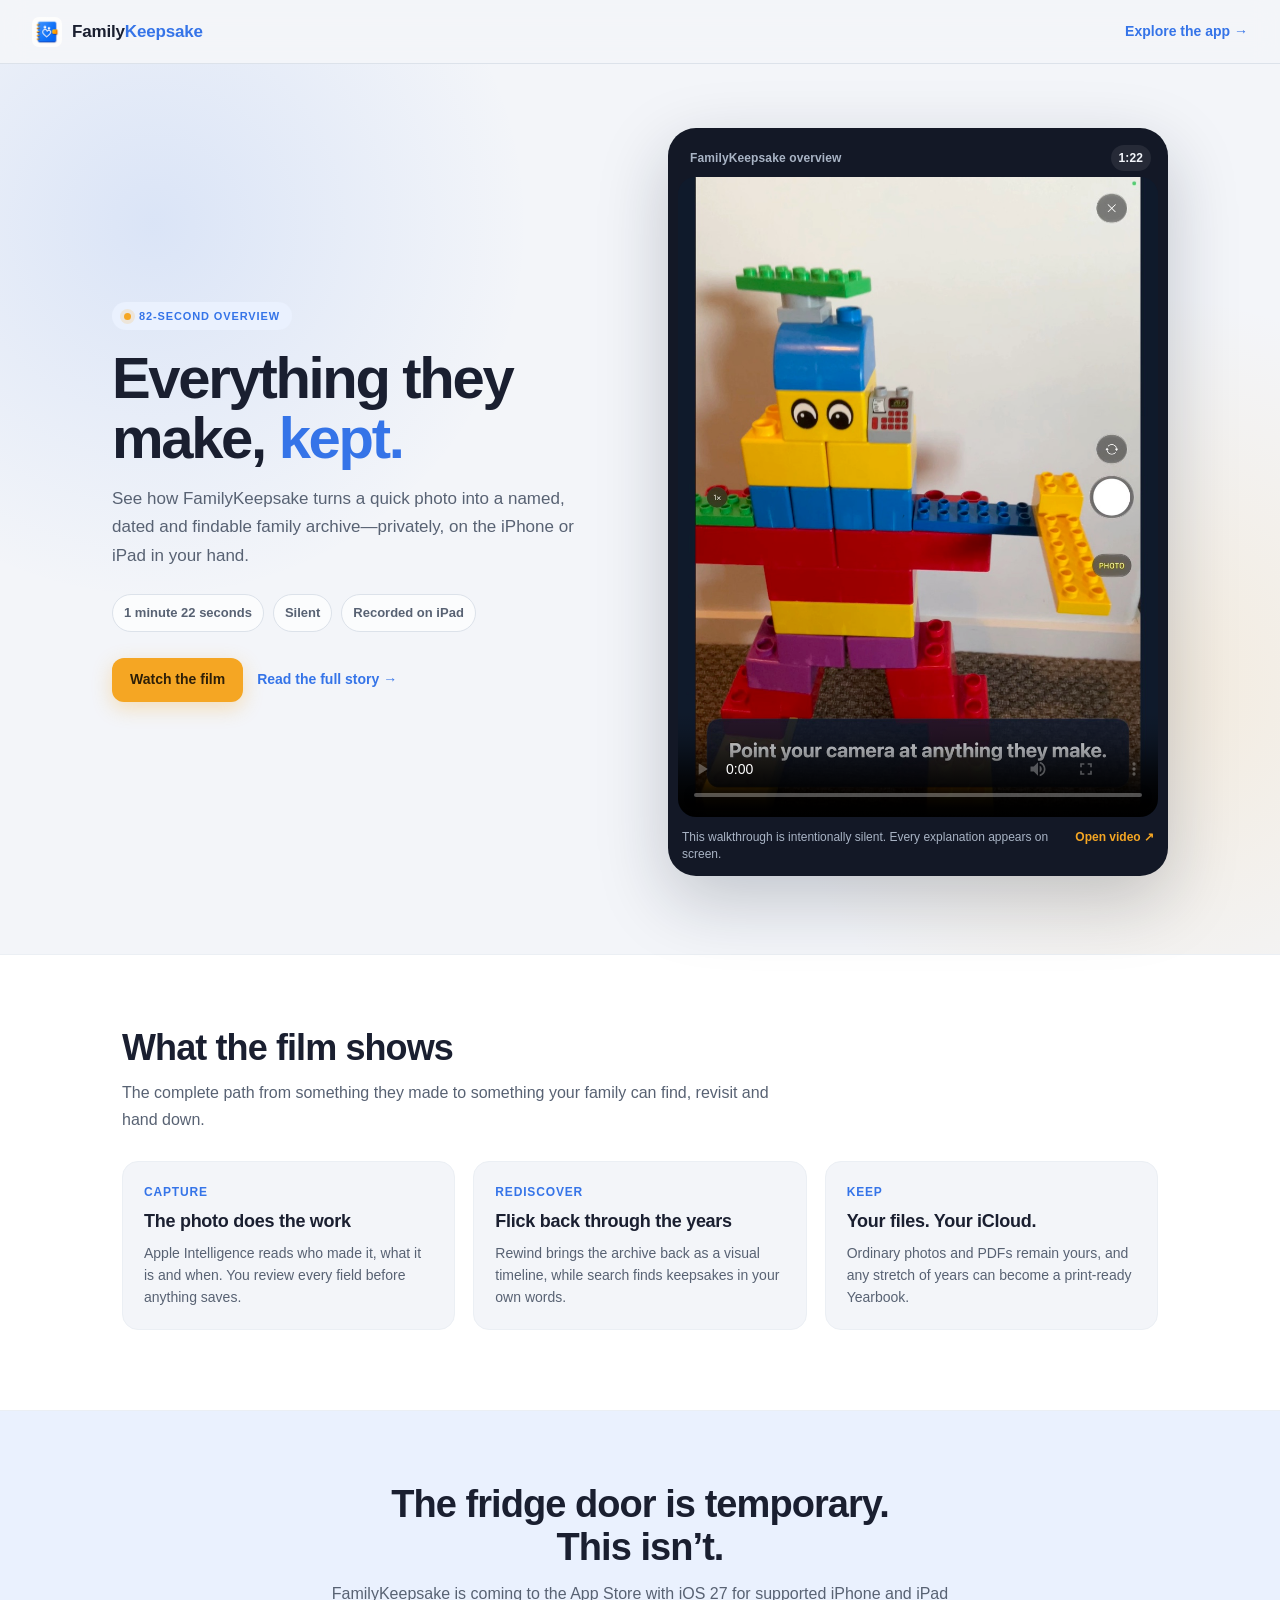
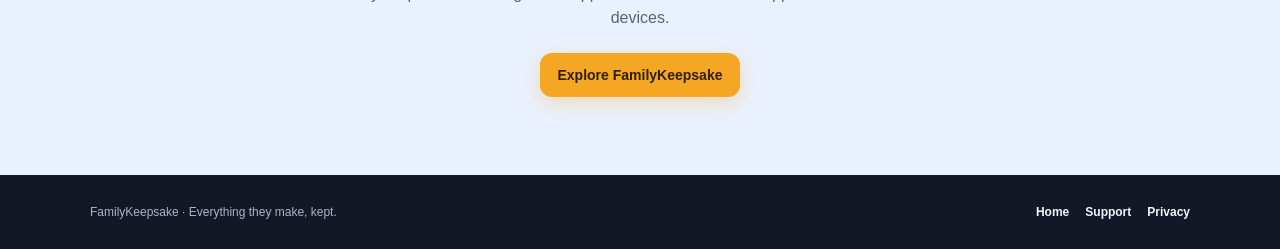
==== watch/index.html @ 4c4e9285 "Add promotional video landing page" ====
<!DOCTYPE html>
<html lang="en">
<head>
  <meta charset="UTF-8" />
  <meta name="viewport" content="width=device-width, initial-scale=1.0" />
  <title>Watch FamilyKeepsake in 82 seconds</title>
  <meta name="description" content="An 82-second walkthrough of FamilyKeepsake: capture a child’s creation, let on-device AI catalogue it, find it again, and turn years into a print-ready Yearbook." />
  <meta property="og:title" content="Watch FamilyKeepsake in 82 seconds" />
  <meta property="og:description" content="Everything they make, kept. See the complete FamilyKeepsake idea in one short, silent walkthrough." />
  <meta property="og:type" content="video.other" />
  <meta property="og:url" content="https://www.familykeepsake.app/watch/" />
  <meta property="og:image" content="https://www.familykeepsake.app/images/video/familykeepsake-overview-poster.jpg" />
  <meta property="og:video" content="https://www.familykeepsake.app/media/familykeepsake-overview.mp4" />
  <meta property="og:video:type" content="video/mp4" />
  <meta property="og:video:width" content="1200" />
  <meta property="og:video:height" content="1600" />
  <meta name="twitter:card" content="summary_large_image" />
  <meta name="twitter:title" content="Watch FamilyKeepsake in 82 seconds" />
  <meta name="twitter:description" content="Everything they make, kept. A short walkthrough of FamilyKeepsake for iPhone and iPad." />
  <meta name="twitter:image" content="https://www.familykeepsake.app/images/video/familykeepsake-overview-poster.jpg" />
  <link rel="icon" href="../app-icon-small.png" />
  <link rel="canonical" href="https://www.familykeepsake.app/watch/" />

  <script type="application/ld+json">
  {
    "@context": "https://schema.org",
    "@type": "VideoObject",
    "name": "FamilyKeepsake in 82 seconds",
    "description": "A silent walkthrough showing capture, on-device reading, review, Rewind, Yearbooks and user-owned iCloud files in FamilyKeepsake.",
    "thumbnailUrl": "https://www.familykeepsake.app/images/video/familykeepsake-overview-poster.jpg",
    "uploadDate": "2026-07-31",
    "duration": "PT1M22S",
    "contentUrl": "https://www.familykeepsake.app/media/familykeepsake-overview.mp4",
    "embedUrl": "https://www.familykeepsake.app/watch/"
  }
  </script>

  <style>
    *, *::before, *::after { box-sizing: border-box; margin: 0; padding: 0; }

    :root {
      --navy: #3574E8;
      --navy-light: #EAF1FE;
      --amber: #F5A623;
      --amber-text: #2D1F08;
      --stage: #131826;
      --bg: #F3F5F9;
      --card: #FFFFFF;
      --text: #1A1F30;
      --text-sec: #586273;
      --text-muted: #8A93A4;
      --border: #DCE2EA;
      --border-lt: #EBEFF4;
      --shadow-lg: 0 24px 70px rgba(16, 26, 46, 0.22);
      --r-md: 12px;
      --r-lg: 16px;
      --r-xl: 24px;
      --r-full: 9999px;
    }

    html { scroll-behavior: smooth; }
    body {
      min-height: 100vh;
      background: var(--bg);
      color: var(--text);
      font-family: -apple-system, BlinkMacSystemFont, "Segoe UI", Roboto, sans-serif;
      line-height: 1.5;
      -webkit-text-size-adjust: 100%;
    }
    a { color: inherit; text-decoration: none; }
    ::selection { background: #FEF3C7; }

    nav {
      position: sticky;
      top: 0;
      z-index: 20;
      height: 56px;
      padding: 0 20px;
      display: flex;
      align-items: center;
      justify-content: space-between;
      background: rgba(243, 245, 249, 0.92);
      border-bottom: 1px solid var(--border);
      backdrop-filter: blur(12px);
    }
    .nav-brand {
      display: flex;
      align-items: center;
      gap: 10px;
      font-size: 17px;
      font-weight: 700;
      letter-spacing: -0.01em;
    }
    .nav-brand img { width: 30px; height: 30px; border-radius: 7px; }
    .nav-brand b { color: var(--navy); }
    .nav-back { color: var(--navy); font-size: 14px; font-weight: 700; }

    main { overflow: hidden; }
    .watch-hero {
      position: relative;
      background:
        radial-gradient(circle at 12% 18%, rgba(53, 116, 232, 0.13), transparent 28%),
        radial-gradient(circle at 90% 70%, rgba(245, 166, 35, 0.13), transparent 30%),
        var(--bg);
    }
    .watch-grid {
      max-width: 1120px;
      margin: 0 auto;
      padding: 52px 20px 64px;
      display: grid;
      gap: 38px;
      align-items: center;
    }
    .eyebrow {
      display: inline-flex;
      align-items: center;
      gap: 8px;
      margin-bottom: 18px;
      padding: 6px 12px;
      border-radius: var(--r-full);
      background: var(--navy-light);
      color: var(--navy);
      font-size: 11px;
      font-weight: 800;
      letter-spacing: 0.08em;
      text-transform: uppercase;
    }
    .eyebrow::before {
      content: "";
      width: 7px;
      height: 7px;
      border-radius: 50%;
      background: var(--amber);
      box-shadow: 0 0 0 4px rgba(245, 166, 35, 0.16);
    }
    h1 {
      max-width: 620px;
      margin-bottom: 18px;
      font-size: clamp(38px, 9vw, 58px);
      font-weight: 850;
      line-height: 1.02;
      letter-spacing: -0.04em;
    }
    h1 em { color: var(--navy); font-style: normal; }
    .intro {
      max-width: 610px;
      margin-bottom: 24px;
      color: var(--text-sec);
      font-size: 17px;
      line-height: 1.68;
    }
    .facts {
      display: flex;
      flex-wrap: wrap;
      gap: 9px;
      margin-bottom: 26px;
      list-style: none;
    }
    .facts li {
      padding: 8px 11px;
      border: 1px solid var(--border);
      border-radius: var(--r-full);
      background: rgba(255, 255, 255, 0.72);
      color: var(--text-sec);
      font-size: 13px;
      font-weight: 650;
    }
    .actions { display: flex; flex-wrap: wrap; align-items: center; gap: 14px; }
    .button {
      display: inline-flex;
      align-items: center;
      justify-content: center;
      min-height: 44px;
      padding: 11px 18px;
      border-radius: var(--r-md);
      background: var(--amber);
      color: var(--amber-text);
      font-size: 14px;
      font-weight: 800;
      box-shadow: 0 6px 20px rgba(245, 166, 35, 0.30);
    }
    .text-link { color: var(--navy); font-size: 14px; font-weight: 750; }

    .video-column { min-width: 0; }
    .video-frame {
      max-width: 520px;
      margin: 0 auto;
      padding: 10px;
      border-radius: 28px;
      background: var(--stage);
      box-shadow: var(--shadow-lg);
    }
    .video-topline {
      height: 39px;
      padding: 0 7px 0 12px;
      display: flex;
      align-items: center;
      justify-content: space-between;
      color: #A9B4C5;
      font-size: 12px;
      font-weight: 700;
      letter-spacing: 0.01em;
    }
    .video-topline span:last-child {
      padding: 4px 8px;
      border-radius: var(--r-full);
      background: rgba(255, 255, 255, 0.08);
      color: #F2F5FA;
      font-variant-numeric: tabular-nums;
    }
    video {
      display: block;
      width: 100%;
      aspect-ratio: 3 / 4;
      border-radius: 18px;
      background: #101A2E;
    }
    .video-note {
      display: flex;
      align-items: flex-start;
      justify-content: space-between;
      gap: 16px;
      padding: 12px 4px 2px;
      color: #A9B4C5;
      font-size: 12px;
      line-height: 1.45;
    }
    .video-note a { flex: none; color: #F5A623; font-weight: 750; }

    .summary { border-top: 1px solid var(--border-lt); background: var(--card); }
    .summary-inner { max-width: 1100px; margin: 0 auto; padding: 58px 20px 66px; }
    .summary h2 {
      margin-bottom: 12px;
      font-size: 28px;
      line-height: 1.15;
      letter-spacing: -0.025em;
    }
    .summary-lede { max-width: 650px; margin-bottom: 28px; color: var(--text-sec); font-size: 16px; line-height: 1.65; }
    .summary-grid { display: grid; gap: 14px; }
    .summary-card {
      padding: 21px;
      border: 1px solid var(--border-lt);
      border-radius: var(--r-lg);
      background: var(--bg);
    }
    .summary-card strong {
      display: block;
      margin-bottom: 7px;
      color: var(--navy);
      font-size: 12px;
      letter-spacing: 0.07em;
      text-transform: uppercase;
    }
    .summary-card h3 { margin-bottom: 7px; font-size: 18px; letter-spacing: -0.015em; }
    .summary-card p { color: var(--text-sec); font-size: 14px; line-height: 1.58; }

    .close {
      border-top: 1px solid var(--border-lt);
      background: var(--navy-light);
      text-align: center;
    }
    .close-inner { max-width: 740px; margin: 0 auto; padding: 58px 20px 64px; }
    .close h2 { margin-bottom: 14px; font-size: 30px; line-height: 1.12; letter-spacing: -0.025em; }
    .close p { margin-bottom: 23px; color: var(--text-sec); font-size: 16px; }

    footer { padding: 28px 20px; background: var(--stage); color: #A9B4C5; }
    .footer-inner {
      max-width: 1100px;
      margin: 0 auto;
      display: flex;
      flex-direction: column;
      gap: 12px;
      font-size: 12px;
    }
    .footer-links { display: flex; flex-wrap: wrap; gap: 16px; }
    .footer-links a { color: #F2F5FA; font-weight: 700; }

    @media (min-width: 760px) {
      nav { height: 64px; padding: 0 32px; }
      .watch-grid { grid-template-columns: minmax(0, 1fr) minmax(360px, 500px); padding: 64px 32px 78px; gap: 60px; }
      .summary-inner { padding: 72px 32px 80px; }
      .summary h2 { font-size: 36px; }
      .summary-grid { grid-template-columns: repeat(3, 1fr); gap: 18px; }
      .close-inner { padding: 72px 32px 78px; }
      .close h2 { font-size: 38px; }
      .footer-inner { flex-direction: row; align-items: center; justify-content: space-between; }
    }

    @media (prefers-reduced-motion: reduce) {
      html { scroll-behavior: auto; }
    }
  </style>
</head>
<body>
  <nav aria-label="Primary navigation">
    <a class="nav-brand" href="../" aria-label="FamilyKeepsake home">
      <img src="../app-icon-small.png" alt="" />
      <span>Family<b>Keepsake</b></span>
    </a>
    <a class="nav-back" href="../">Explore the app →</a>
  </nav>

  <main>
    <section class="watch-hero">
      <div class="watch-grid">
        <div class="watch-copy">
          <div class="eyebrow">82-second overview</div>
          <h1>Everything they make, <em>kept.</em></h1>
          <p class="intro">See how FamilyKeepsake turns a quick photo into a named, dated and findable family archive—privately, on the iPhone or iPad in your hand.</p>
          <ul class="facts" aria-label="Video details">
            <li>1 minute 22 seconds</li>
            <li>Silent</li>
            <li>Recorded on iPad</li>
          </ul>
          <div class="actions">
            <a class="button" href="#film">Watch the film</a>
            <a class="text-link" href="../">Read the full story →</a>
          </div>
        </div>

        <div class="video-column" id="film">
          <div class="video-frame">
            <div class="video-topline"><span>FamilyKeepsake overview</span><span>1:22</span></div>
            <video controls playsinline preload="metadata" poster="../images/video/familykeepsake-overview-poster.jpg" aria-label="FamilyKeepsake product walkthrough">
              <source src="../media/familykeepsake-overview.mp4" type="video/mp4" />
              Your browser cannot play this video. <a href="../media/familykeepsake-overview.mp4">Open the MP4 directly.</a>
            </video>
            <div class="video-note">
              <span>This walkthrough is intentionally silent. Every explanation appears on screen.</span>
              <a href="../media/familykeepsake-overview.mp4">Open video ↗</a>
            </div>
          </div>
        </div>
      </div>
    </section>

    <section class="summary" aria-labelledby="film-summary">
      <div class="summary-inner">
        <h2 id="film-summary">What the film shows</h2>
        <p class="summary-lede">The complete path from something they made to something your family can find, revisit and hand down.</p>
        <div class="summary-grid">
          <article class="summary-card">
            <strong>Capture</strong>
            <h3>The photo does the work</h3>
            <p>Apple Intelligence reads who made it, what it is and when. You review every field before anything saves.</p>
          </article>
          <article class="summary-card">
            <strong>Rediscover</strong>
            <h3>Flick back through the years</h3>
            <p>Rewind brings the archive back as a visual timeline, while search finds keepsakes in your own words.</p>
          </article>
          <article class="summary-card">
            <strong>Keep</strong>
            <h3>Your files. Your iCloud.</h3>
            <p>Ordinary photos and PDFs remain yours, and any stretch of years can become a print-ready Yearbook.</p>
          </article>
        </div>
      </div>
    </section>

    <section class="close">
      <div class="close-inner">
        <h2>The fridge door is temporary.<br />This isn’t.</h2>
        <p>FamilyKeepsake is coming to the App Store with iOS 27 for supported iPhone and iPad devices.</p>
        <a class="button" href="../">Explore FamilyKeepsake</a>
      </div>
    </section>
  </main>

  <footer>
    <div class="footer-inner">
      <span>FamilyKeepsake · Everything they make, kept.</span>
      <div class="footer-links">
        <a href="../">Home</a>
        <a href="../support">Support</a>
        <a href="../privacy">Privacy</a>
      </div>
    </div>
  </footer>
</body>
</html>
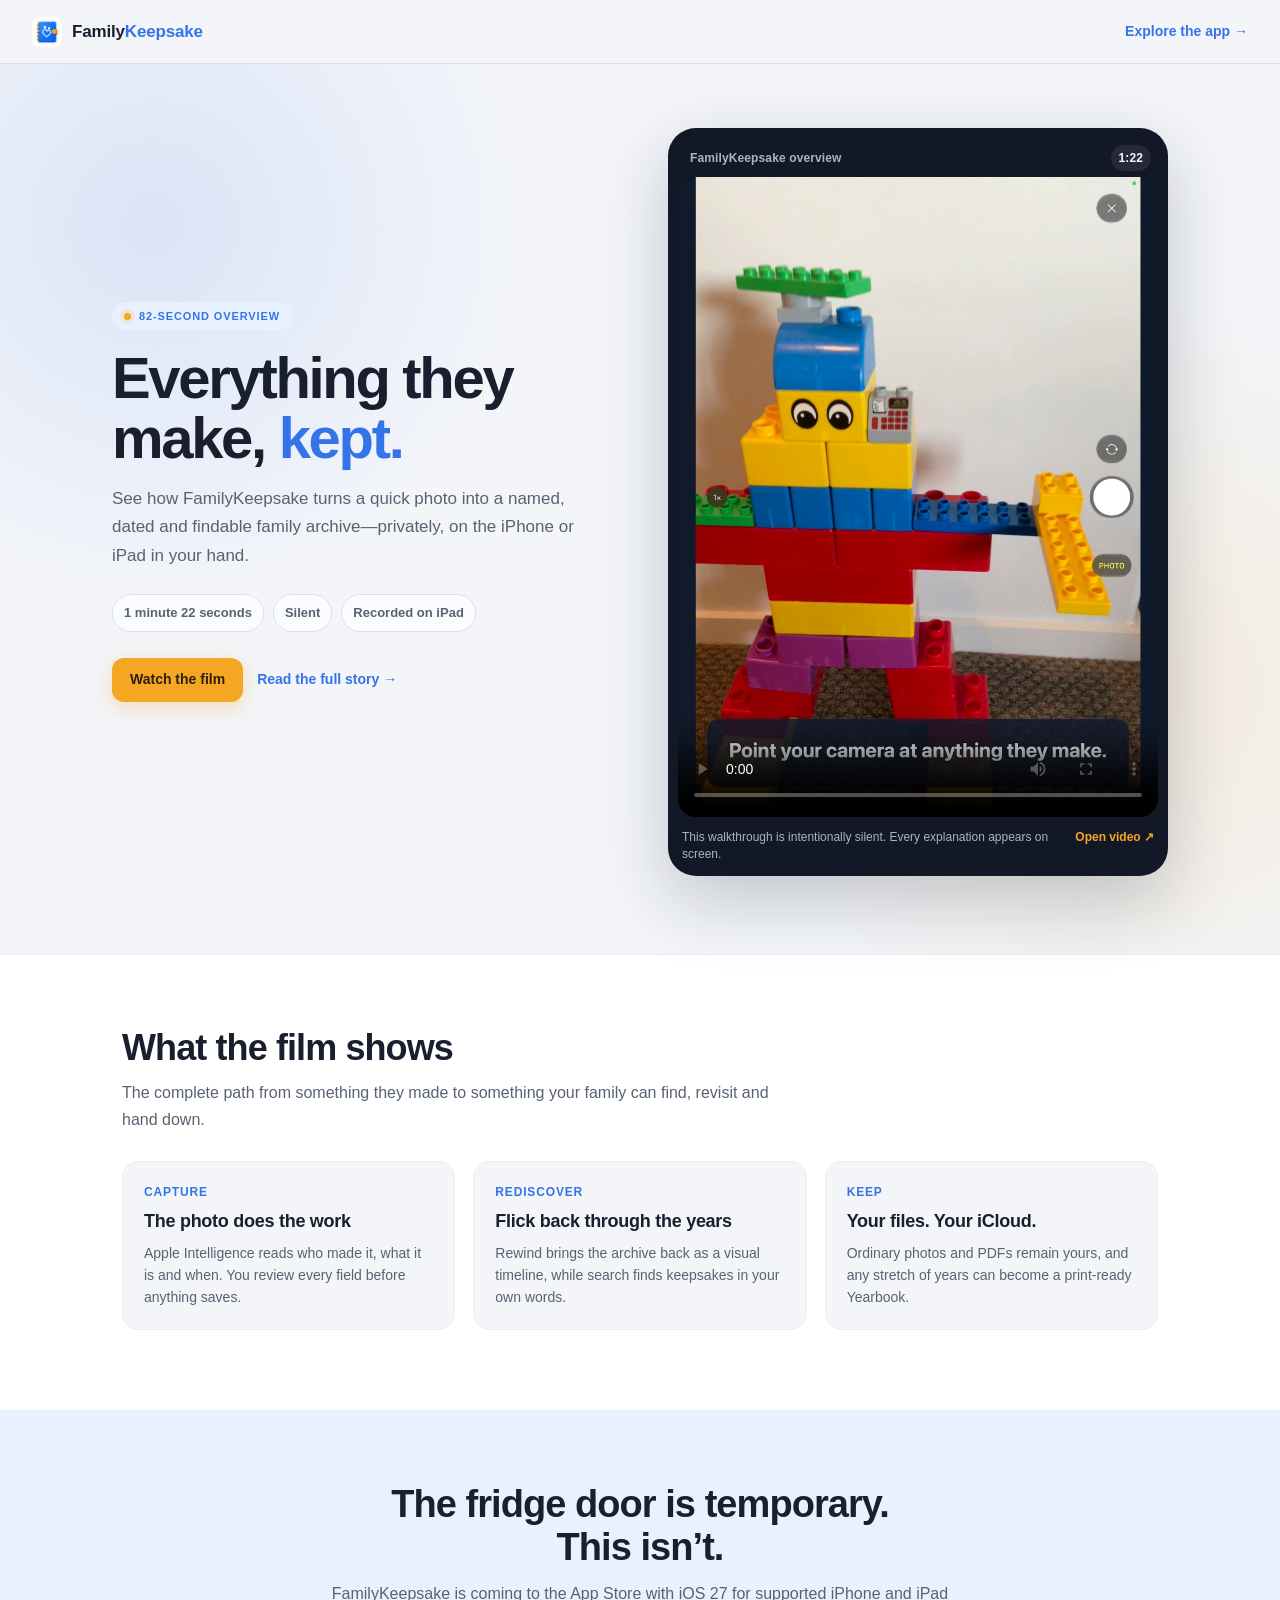
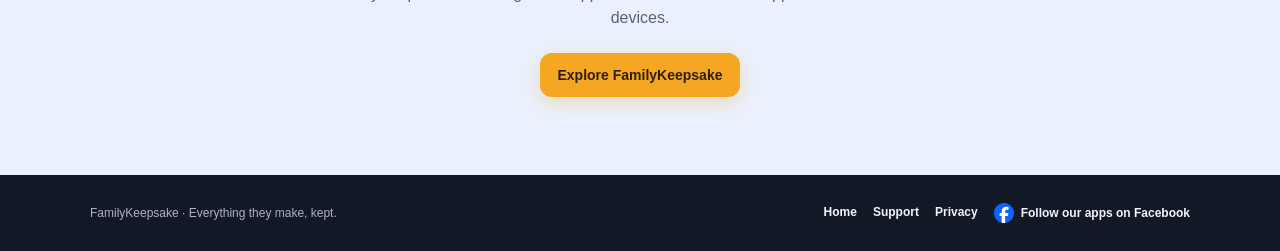
==== commit d7240867: "Add Facebook page links to website" ====
--- a/watch/index.html
+++ b/watch/index.html
@@ -274,6 +274,8 @@
     }
     .footer-links { display: flex; flex-wrap: wrap; gap: 16px; }
     .footer-links a { color: #F2F5FA; font-weight: 700; }
+    .footer-facebook { display: inline-flex; align-items: center; gap: 7px; }
+    .footer-facebook img { width: 20px; height: 20px; }
 
     @media (min-width: 760px) {
       nav { height: 64px; padding: 0 32px; }
@@ -374,6 +376,10 @@
         <a href="../">Home</a>
         <a href="../support">Support</a>
         <a href="../privacy">Privacy</a>
+        <a class="footer-facebook" href="https://www.facebook.com/profile.php?id=61593134020857" target="_blank" rel="noopener noreferrer">
+          <img src="/facebook-icon.svg" alt="" />
+          <span>Follow our apps on Facebook</span>
+        </a>
       </div>
     </div>
   </footer>
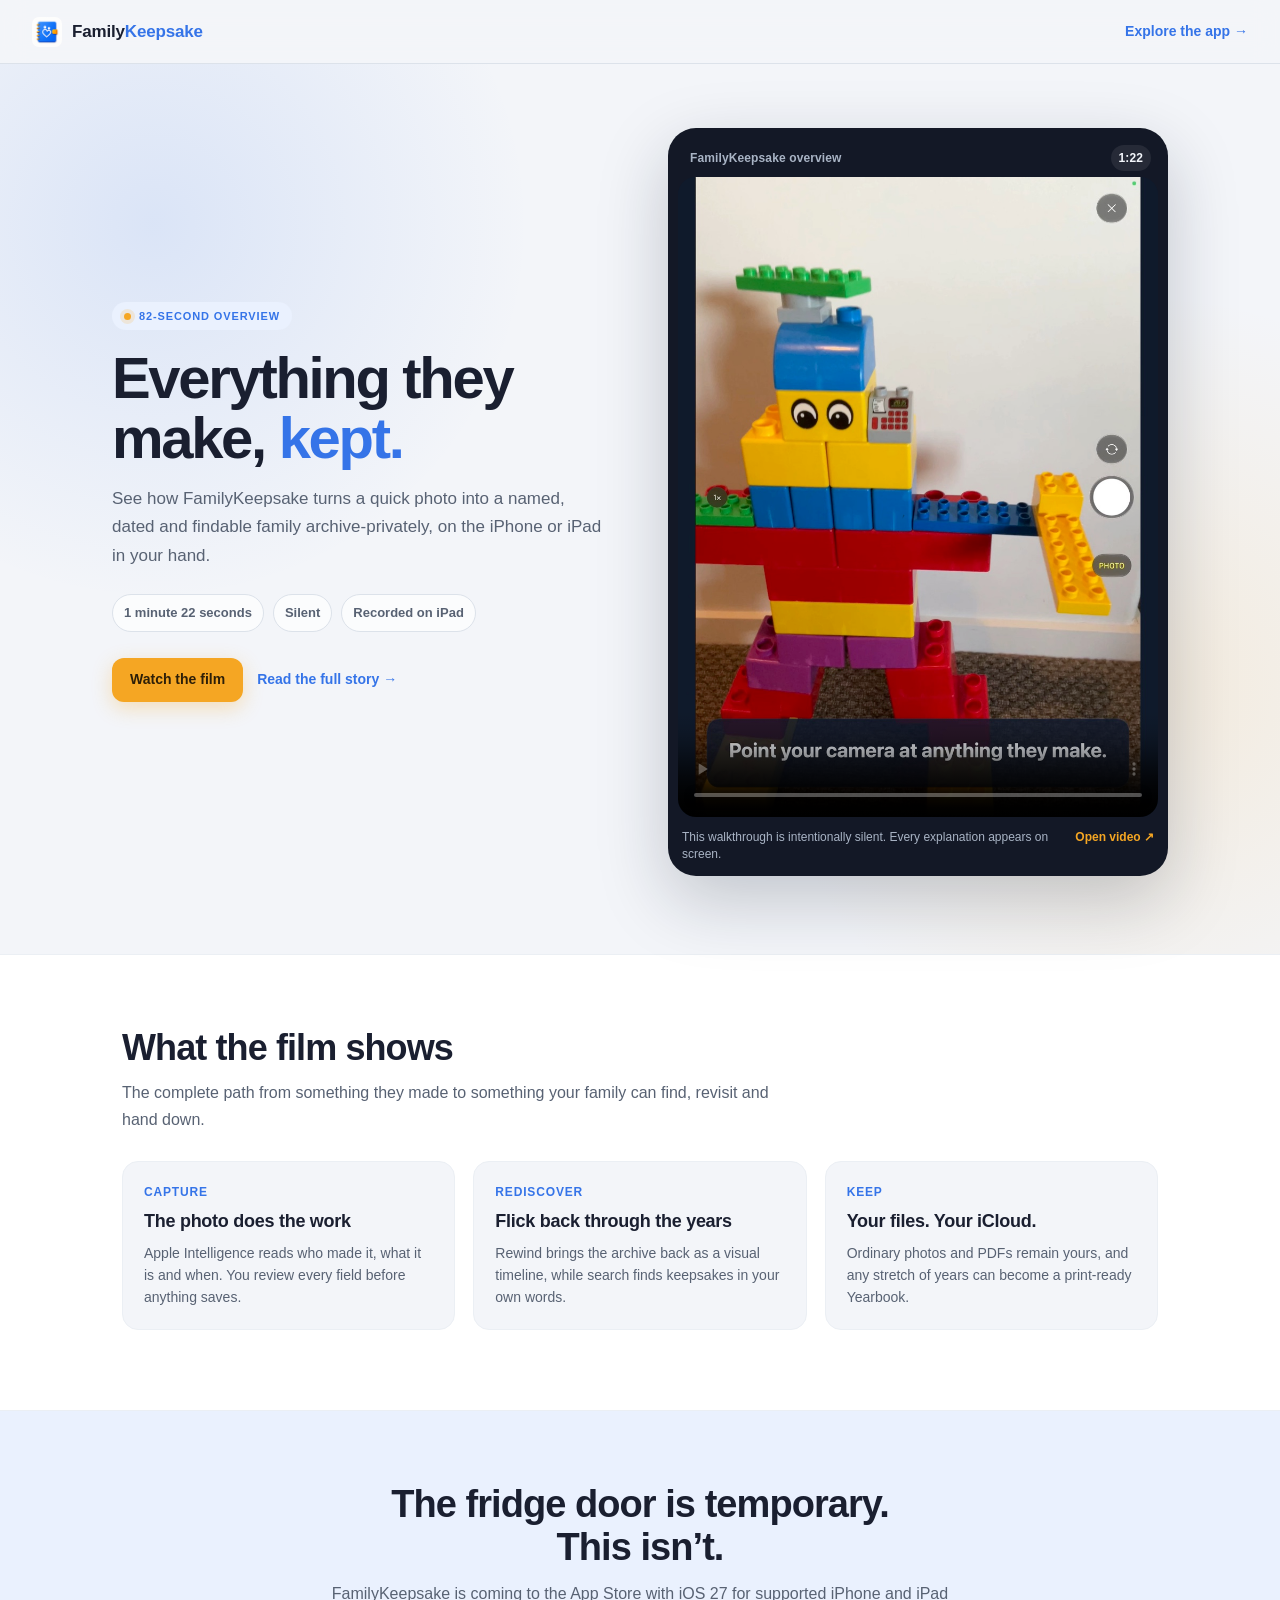
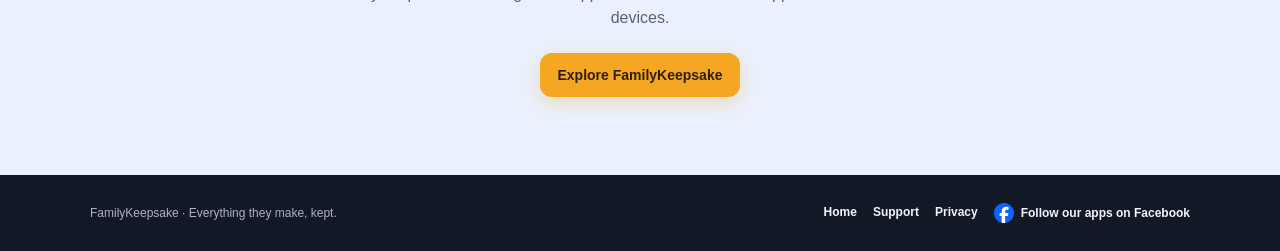
==== commit 124788d9: "Replace em dashes with standard hyphens" ====
--- a/watch/index.html
+++ b/watch/index.html
@@ -308,7 +308,7 @@
         <div class="watch-copy">
           <div class="eyebrow">82-second overview</div>
           <h1>Everything they make, <em>kept.</em></h1>
-          <p class="intro">See how FamilyKeepsake turns a quick photo into a named, dated and findable family archive—privately, on the iPhone or iPad in your hand.</p>
+          <p class="intro">See how FamilyKeepsake turns a quick photo into a named, dated and findable family archive-privately, on the iPhone or iPad in your hand.</p>
           <ul class="facts" aria-label="Video details">
             <li>1 minute 22 seconds</li>
             <li>Silent</li>
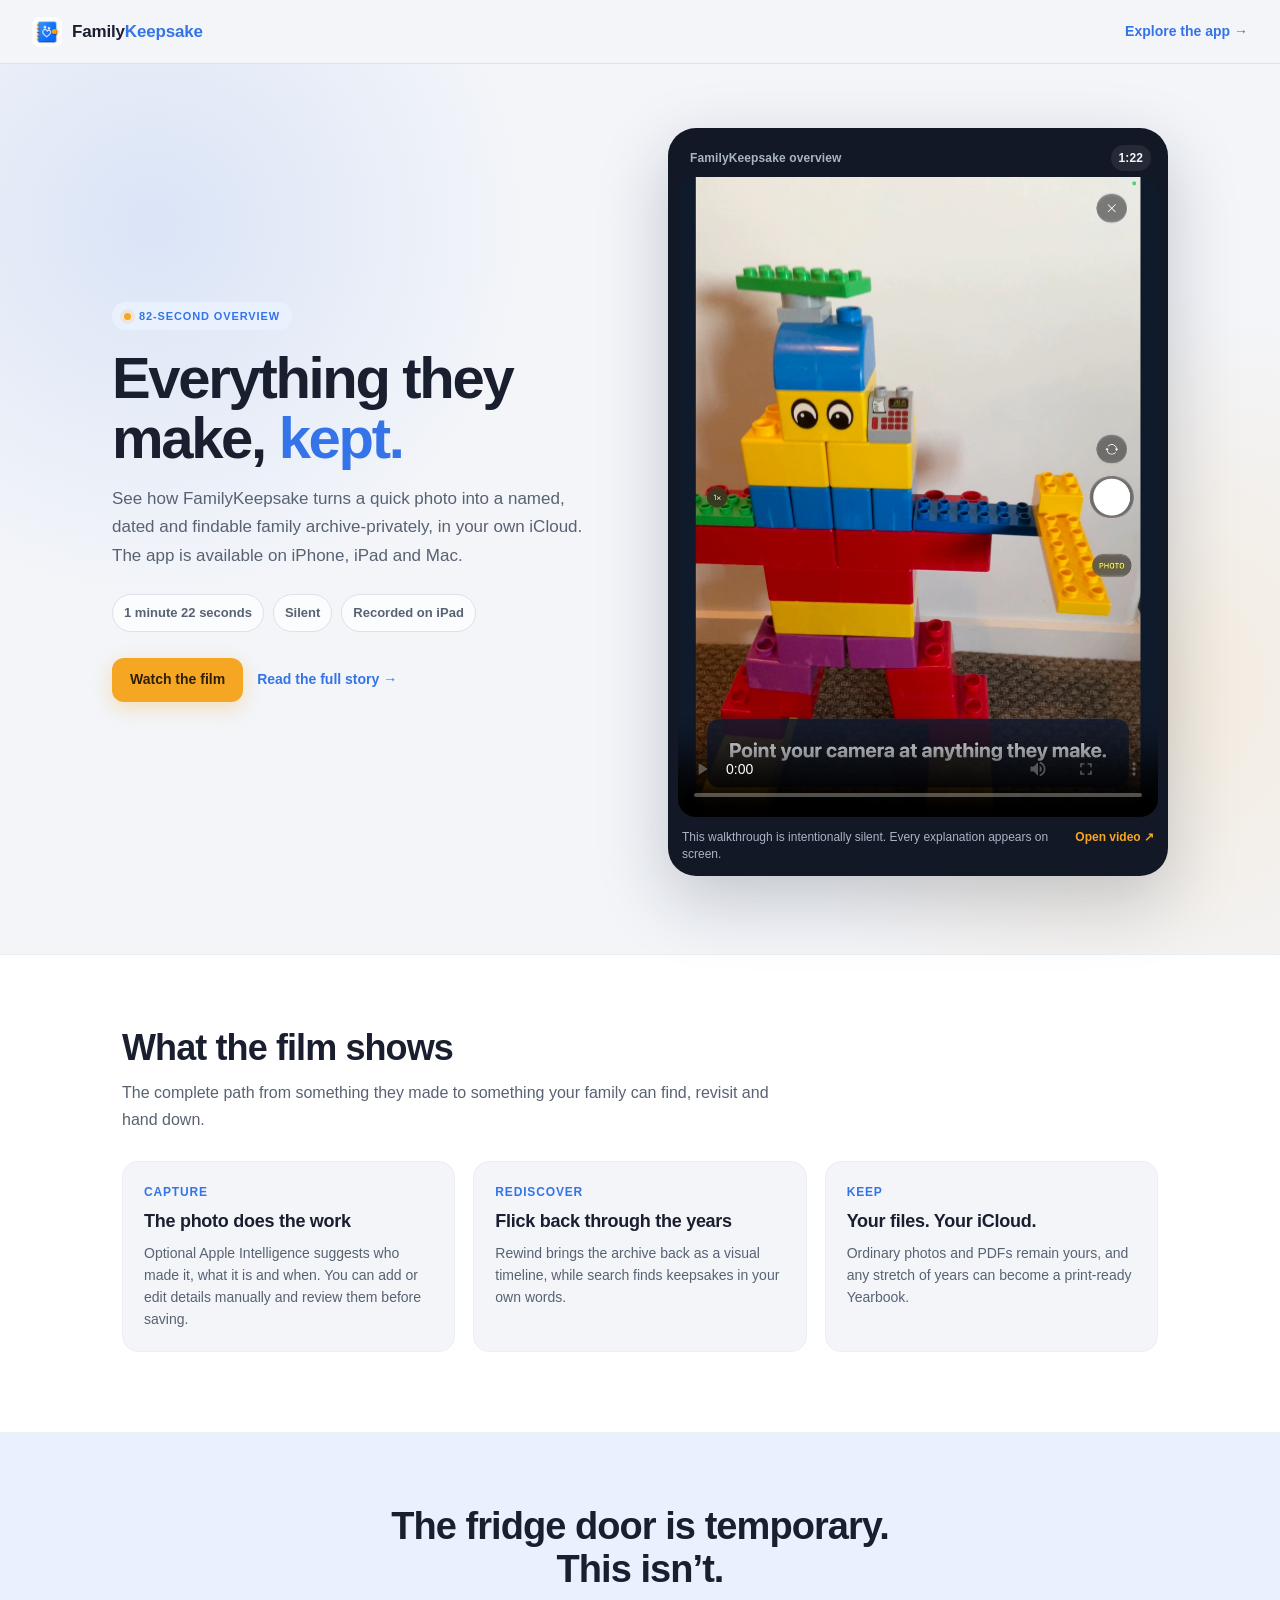
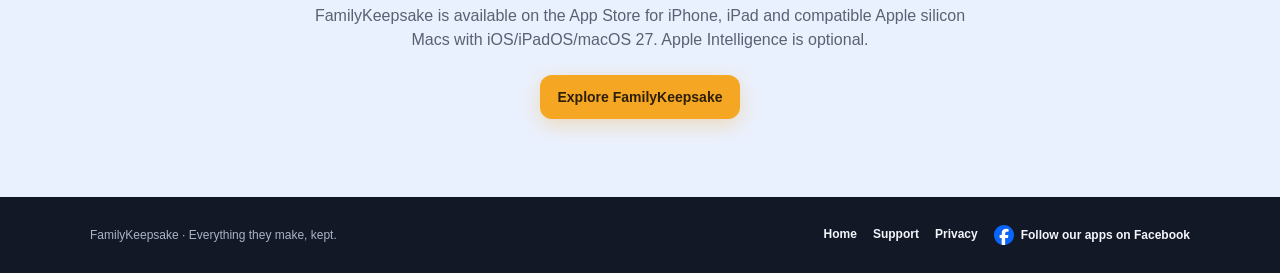
==== commit 2a8c9ad0: "Publish kids artwork app comparison and align product copy" ====
--- a/watch/index.html
+++ b/watch/index.html
@@ -4,7 +4,7 @@
   <meta charset="UTF-8" />
   <meta name="viewport" content="width=device-width, initial-scale=1.0" />
   <title>Watch FamilyKeepsake in 82 seconds</title>
-  <meta name="description" content="An 82-second walkthrough of FamilyKeepsake: capture a child’s creation, let on-device AI catalogue it, find it again, and turn years into a print-ready Yearbook." />
+  <meta name="description" content="An 82-second walkthrough of FamilyKeepsake: capture a child’s creation, add details manually or use optional on-device AI, find it again, and turn years into a print-ready Yearbook." />
   <meta property="og:title" content="Watch FamilyKeepsake in 82 seconds" />
   <meta property="og:description" content="Everything they make, kept. See the complete FamilyKeepsake idea in one short, silent walkthrough." />
   <meta property="og:type" content="video.other" />
@@ -16,7 +16,7 @@
   <meta property="og:video:height" content="1600" />
   <meta name="twitter:card" content="summary_large_image" />
   <meta name="twitter:title" content="Watch FamilyKeepsake in 82 seconds" />
-  <meta name="twitter:description" content="Everything they make, kept. A short walkthrough of FamilyKeepsake for iPhone and iPad." />
+  <meta name="twitter:description" content="Everything they make, kept. A short walkthrough of FamilyKeepsake for iPhone, iPad and Mac." />
   <meta name="twitter:image" content="https://www.familykeepsake.app/images/video/familykeepsake-overview-poster.jpg" />
   <link rel="icon" href="../app-icon-small.png" />
   <link rel="canonical" href="https://www.familykeepsake.app/watch/" />
@@ -308,7 +308,7 @@
         <div class="watch-copy">
           <div class="eyebrow">82-second overview</div>
           <h1>Everything they make, <em>kept.</em></h1>
-          <p class="intro">See how FamilyKeepsake turns a quick photo into a named, dated and findable family archive-privately, on the iPhone or iPad in your hand.</p>
+          <p class="intro">See how FamilyKeepsake turns a quick photo into a named, dated and findable family archive-privately, in your own iCloud. The app is available on iPhone, iPad and Mac.</p>
           <ul class="facts" aria-label="Video details">
             <li>1 minute 22 seconds</li>
             <li>Silent</li>
@@ -344,7 +344,7 @@
           <article class="summary-card">
             <strong>Capture</strong>
             <h3>The photo does the work</h3>
-            <p>Apple Intelligence reads who made it, what it is and when. You review every field before anything saves.</p>
+            <p>Optional Apple Intelligence suggests who made it, what it is and when. You can add or edit details manually and review them before saving.</p>
           </article>
           <article class="summary-card">
             <strong>Rediscover</strong>
@@ -363,7 +363,7 @@
     <section class="close">
       <div class="close-inner">
         <h2>The fridge door is temporary.<br />This isn’t.</h2>
-        <p>FamilyKeepsake is coming to the App Store with iOS 27 for supported iPhone and iPad devices.</p>
+        <p>FamilyKeepsake is available on the App Store for iPhone, iPad and compatible Apple silicon Macs with iOS/iPadOS/macOS 27. Apple Intelligence is optional.</p>
         <a class="button" href="../">Explore FamilyKeepsake</a>
       </div>
     </section>
